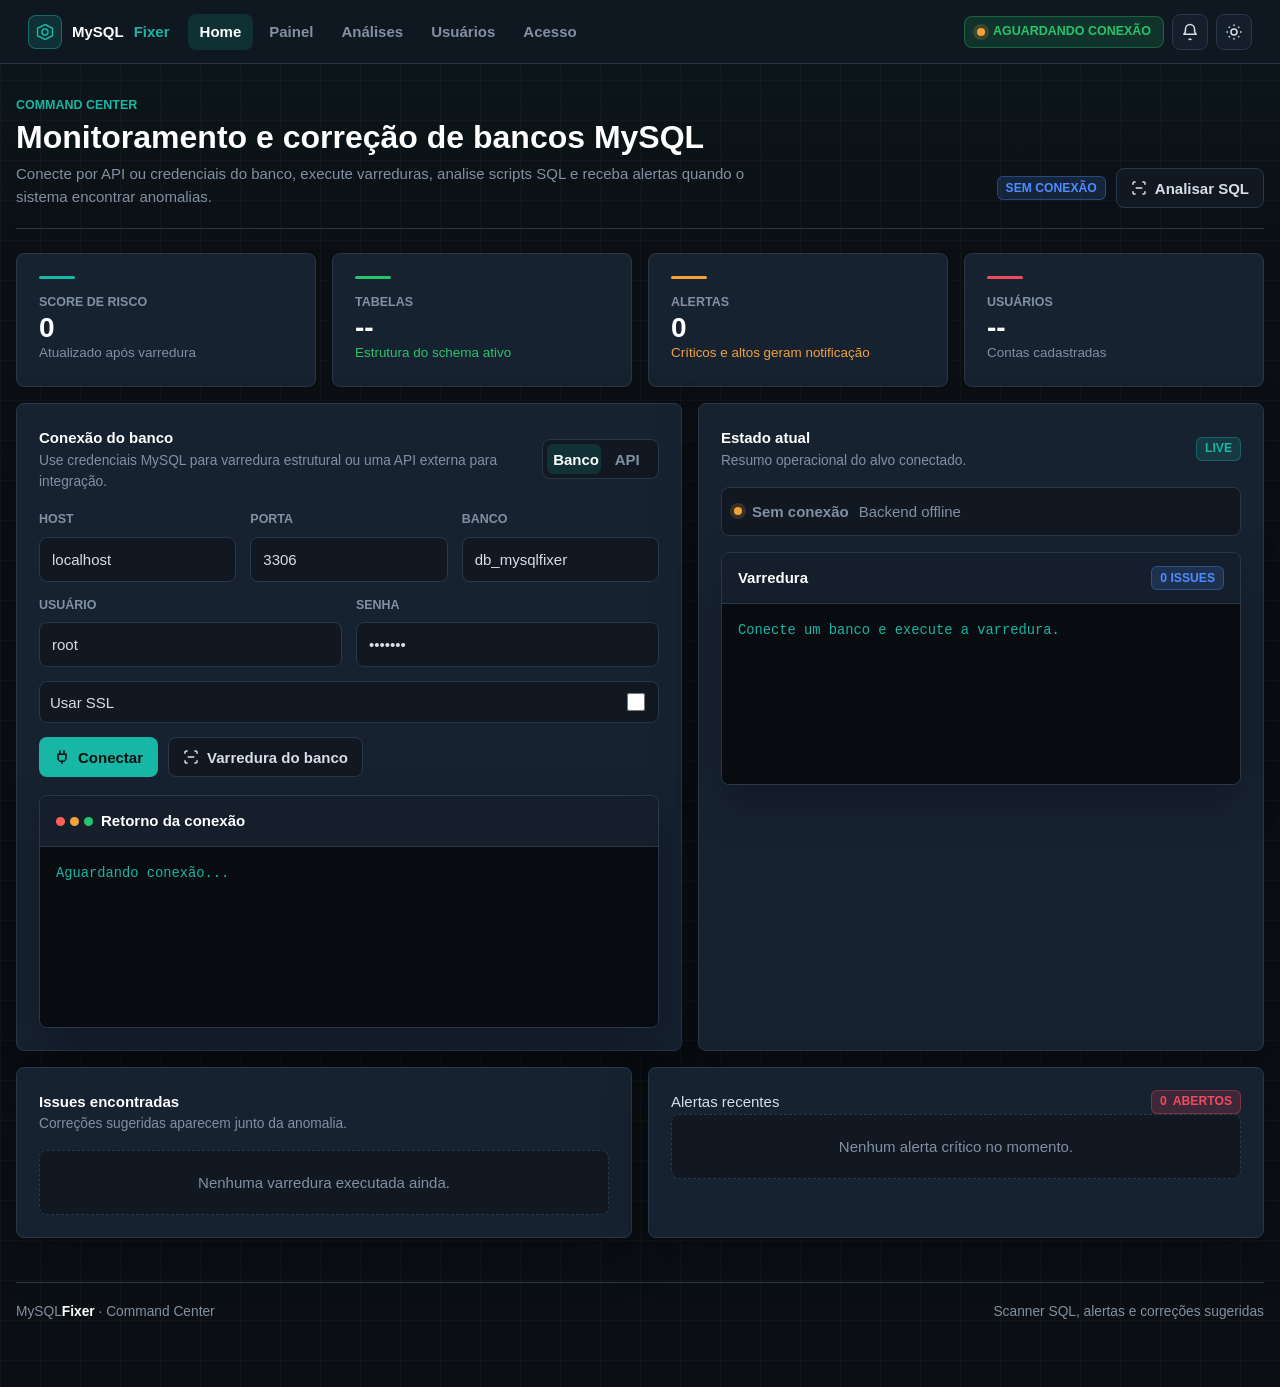
==== src/main/resources/static/index.html @ 87484a75 "Initial commit" ====
<!DOCTYPE html>
<html lang="pt-BR">
<head>
    <meta charset="UTF-8">
    <meta name="viewport" content="width=device-width, initial-scale=1.0">
    <title>MySQLFixer | Command Center</title>
    <link rel="stylesheet" href="style.css">
    <script src="app.js" defer></script>
</head>
<body>
<nav class="navbar">
    <a class="navbar-brand" href="index.html">
        <span class="logo-icon">
            <svg width="18" height="18" viewBox="0 0 24 24" fill="none" stroke-width="2">
                <path d="M12 2 22 7v10l-10 5-10-5V7l10-5Z"></path>
                <circle cx="12" cy="12" r="4"></circle>
            </svg>
        </span>
        MySQL<span>Fixer</span>
    </a>
    <div class="navbar-nav">
        <a href="index.html" class="nav-link active">Home</a>
        <a href="dashboard.html" class="nav-link">Painel</a>
        <a href="analyze.html" class="nav-link">Análises</a>
        <a href="cadastro.html" class="nav-link">Usuários</a>
        <a href="auth.html" class="nav-link">Acesso</a>
    </div>
    <div class="navbar-actions">
        <div class="navbar-status"><span class="pulse amber"></span>AGUARDANDO CONEXÃO</div>
    </div>
</nav>

<main class="wrapper">
    <header class="page-header">
        <div>
            <div class="section-label">Command Center</div>
            <h1 class="section-title">Monitoramento e correção de bancos MySQL</h1>
            <p class="section-sub">Conecte por API ou credenciais do banco, execute varreduras, analise scripts SQL e receba alertas quando o sistema encontrar anomalias.</p>
        </div>
        <div class="page-actions">
            <span class="tag tag-blue" data-db-status>Sem conexão</span>
            <a class="btn-ghost" href="analyze.html">
                <svg width="16" height="16" viewBox="0 0 24 24" fill="none" stroke="currentColor" stroke-width="2.3"><path d="M3 7V5a2 2 0 0 1 2-2h2M17 3h2a2 2 0 0 1 2 2v2M21 17v2a2 2 0 0 1-2 2h-2M7 21H5a2 2 0 0 1-2-2v-2M7 12h10"/></svg>
                Analisar SQL
            </a>
        </div>
    </header>

    <section class="grid-4" style="margin-bottom:16px;">
        <article class="card metric-card c-cyan">
            <div class="accent-line"></div>
            <div class="m-label">Score de risco</div>
            <div class="m-value" data-metric="risk">0</div>
            <div class="m-delta">Atualizado após varredura</div>
        </article>
        <article class="card metric-card c-green">
            <div class="accent-line"></div>
            <div class="m-label">Tabelas</div>
            <div class="m-value" data-metric="tables">--</div>
            <div class="m-delta up">Estrutura do schema ativo</div>
        </article>
        <article class="card metric-card c-amber">
            <div class="accent-line"></div>
            <div class="m-label">Alertas</div>
            <div class="m-value" data-alert-count>0</div>
            <div class="m-delta warn">Críticos e altos geram notificação</div>
        </article>
        <article class="card metric-card c-red">
            <div class="accent-line"></div>
            <div class="m-label">Usuários</div>
            <div class="m-value" id="user-count">--</div>
            <div class="m-delta">Contas cadastradas</div>
        </article>
    </section>

    <section class="connection-layout">
        <div class="panel">
            <div class="panel-header" style="margin-bottom:18px;">
                <div>
                    <div class="panel-title">Conexão do banco</div>
                    <div class="panel-sub">Use credenciais MySQL para varredura estrutural ou uma API externa para integração.</div>
                </div>
                <div class="segmented">
                    <button type="button" class="active" data-connection-mode="jdbc">Banco</button>
                    <button type="button" data-connection-mode="api">API</button>
                </div>
            </div>

            <form id="connection-form">
                <div class="connection-mode-fields" data-mode="jdbc">
                    <div class="form-grid-3">
                        <div class="form-group">
                            <label class="form-label" for="dbHost">Host</label>
                            <input id="dbHost" class="form-control" value="localhost" autocomplete="off">
                        </div>
                        <div class="form-group">
                            <label class="form-label" for="dbPort">Porta</label>
                            <input id="dbPort" type="number" class="form-control" value="3306">
                        </div>
                        <div class="form-group">
                            <label class="form-label" for="dbName">Banco</label>
                            <input id="dbName" class="form-control" value="db_mysqlfixer" autocomplete="off">
                        </div>
                    </div>
                    <div class="form-grid" style="margin-top:14px;">
                        <div class="form-group">
                            <label class="form-label" for="dbUser">Usuário</label>
                            <input id="dbUser" class="form-control" value="root" autocomplete="off">
                        </div>
                        <div class="form-group">
                            <label class="form-label" for="dbPassword">Senha</label>
                            <input id="dbPassword" type="password" class="form-control" value="root123">
                        </div>
                    </div>
                    <label class="toggle-row" style="margin-top:14px;">
                        <span>Usar SSL</span>
                        <input id="dbSsl" type="checkbox">
                    </label>
                </div>

                <div class="connection-mode-fields" data-mode="api" hidden>
                    <div class="form-grid">
                        <div class="form-group">
                            <label class="form-label" for="apiBaseUrl">URL da API</label>
                            <input id="apiBaseUrl" class="form-control" placeholder="https://api.empresa.com/health" autocomplete="off">
                        </div>
                        <div class="form-group">
                            <label class="form-label" for="apiToken">Token</label>
                            <input id="apiToken" type="password" class="form-control" placeholder="Bearer token opcional">
                        </div>
                    </div>
                </div>

                <div class="scan-toolbar">
                    <button class="btn-cyan" type="submit">
                        <svg width="16" height="16" viewBox="0 0 24 24" fill="none" stroke="currentColor" stroke-width="2.3"><path d="M12 22v-5M9 8V2M15 8V2M6 8h12v5a6 6 0 0 1-12 0V8z"/></svg>
                        Conectar
                    </button>
                    <button class="btn-ghost" type="button" id="run-db-scan">
                        <svg width="16" height="16" viewBox="0 0 24 24" fill="none" stroke="currentColor" stroke-width="2.3"><path d="M3 7V5a2 2 0 0 1 2-2h2M17 3h2a2 2 0 0 1 2 2v2M21 17v2a2 2 0 0 1-2 2h-2M7 21H5a2 2 0 0 1-2-2v-2M7 12h10"/></svg>
                        Varredura do banco
                    </button>
                </div>
            </form>

            <div class="result-box" style="margin-top:18px;">
                <div class="result-header">
                    <div class="result-header-title">
                        <div class="result-dots"><span class="result-dot dot-r"></span><span class="result-dot dot-y"></span><span class="result-dot dot-g"></span></div>
                        Retorno da conexão
                    </div>
                </div>
                <pre id="connection-result">Aguardando conexão...</pre>
            </div>
        </div>

        <aside class="panel">
            <div class="panel-header" style="margin-bottom:16px;">
                <div>
                    <div class="panel-title">Estado atual</div>
                    <div class="panel-sub">Resumo operacional do alvo conectado.</div>
                </div>
                <span class="tag tag-cyan">Live</span>
            </div>
            <div id="connection-status-card" class="db-row" style="grid-template-columns:1fr;">
                <div class="status-line"><span class="pulse amber"></span><strong>Sem conexão</strong></div>
            </div>
            <div class="result-box" style="margin-top:16px;">
                <div class="result-header">
                    <div class="result-header-title">Varredura</div>
                    <span class="tag tag-blue" data-metric="issues">0 issues</span>
                </div>
                <pre id="db-scan-output">Conecte um banco e execute a varredura.</pre>
            </div>
        </aside>
    </section>

    <section class="grid-2" style="margin-top:16px;">
        <div class="panel">
            <div class="panel-header" style="margin-bottom:16px;">
                <div>
                    <div class="panel-title">Issues encontradas</div>
                    <div class="panel-sub">Correções sugeridas aparecem junto da anomalia.</div>
                </div>
            </div>
            <div id="db-report" class="issue-list">
                <div class="empty-state">Nenhuma varredura executada ainda.</div>
            </div>
        </div>

        <div class="panel">
            <div class="alert-feed-title">
                <span>Alertas recentes</span>
                <span class="tag tag-red"><span data-alert-count>0</span> abertos</span>
            </div>
            <div id="latest-alerts" class="alert-list">
                <div class="empty-state">Nenhum alerta crítico no momento.</div>
            </div>
        </div>
    </section>

    <footer class="page-footer">
        <span>MySQL<strong>Fixer</strong> · Command Center</span>
        <span>Scanner SQL, alertas e correções sugeridas</span>
    </footer>
</main>
</body>
</html>
---- src/main/resources/static/style.css ----
:root {
    --bg: #0b0f14;
    --surface: #111822;
    --surface-2: #151f2b;
    --panel: #172231;
    --panel-hover: #1b2a3b;
    --border: #2a3748;
    --muted: #8190a3;
    --text: #d6dee8;
    --text-bright: #ffffff;
    --primary: #18b6a4;
    --primary-soft: rgba(24, 182, 164, 0.16);
    --blue: #4f8cff;
    --blue-soft: rgba(79, 140, 255, 0.16);
    --green: #27c46b;
    --green-soft: rgba(39, 196, 107, 0.16);
    --amber: #f2a23a;
    --amber-soft: rgba(242, 162, 58, 0.18);
    --red: #ef4b5f;
    --red-soft: rgba(239, 75, 95, 0.18);
    --purple: #8e6ad8;
    --ink: #080b10;
    --radius: 8px;
    --shadow: 0 18px 46px rgba(0, 0, 0, 0.28);
    --transition: 160ms ease;
}

:root[data-theme="light"] {
    --bg: #eef2f5;
    --surface: #ffffff;
    --surface-2: #f7f9fb;
    --panel: #ffffff;
    --panel-hover: #f2f6f8;
    --border: #d8e0e7;
    --muted: #5f6f7f;
    --text: #253241;
    --text-bright: #0d1722;
    --primary: #087f73;
    --primary-soft: rgba(8, 127, 115, 0.12);
    --blue: #235fd5;
    --blue-soft: rgba(35, 95, 213, 0.12);
    --green: #117a3e;
    --green-soft: rgba(17, 122, 62, 0.12);
    --amber: #9b5c00;
    --amber-soft: rgba(155, 92, 0, 0.12);
    --red: #bd2638;
    --red-soft: rgba(189, 38, 56, 0.12);
    --purple: #7048c0;
    --ink: #f7f9fb;
    --shadow: 0 14px 32px rgba(26, 43, 58, 0.12);
}

:root[data-theme="light"] .form-control,
:root[data-theme="light"] .form-select,
:root[data-theme="light"] textarea,
:root[data-theme="light"] .btn-ghost,
:root[data-theme="light"] .icon-button,
:root[data-theme="light"] .theme-toggle,
:root[data-theme="light"] .notification-toggle {
    background: #ffffff;
    color: #0d1722;
}

:root[data-theme="light"] pre,
:root[data-theme="light"] pre#resultado,
:root[data-theme="light"] .code-output,
:root[data-theme="light"] .issue-fix {
    background: #f8fafc;
    color: #087f73;
}

:root[data-theme="light"] .form-control::placeholder,
:root[data-theme="light"] textarea::placeholder {
    color: #7b8a9a;
}

*, *::before, *::after {
    box-sizing: border-box;
}

html {
    scroll-behavior: smooth;
}

body {
    margin: 0;
    min-height: 100vh;
    background:
        linear-gradient(180deg, rgba(24, 182, 164, 0.05), transparent 260px),
        linear-gradient(90deg, rgba(255, 255, 255, 0.025) 1px, transparent 1px),
        linear-gradient(180deg, rgba(255, 255, 255, 0.025) 1px, transparent 1px),
        var(--bg);
    background-size: auto, 40px 40px, 40px 40px, auto;
    color: var(--text);
    font-family: Inter, "Segoe UI", Roboto, Arial, sans-serif;
    font-size: 15px;
    line-height: 1.55;
    overflow-x: hidden;
}

.orb {
    display: none;
}

a {
    color: inherit;
}

button, input, select, textarea {
    font: inherit;
}

.wrapper {
    width: min(1280px, calc(100% - 32px));
    margin: 0 auto;
    padding: 32px 0 64px;
}

.navbar {
    position: sticky;
    top: 0;
    z-index: 100;
    min-height: 64px;
    padding: 10px 28px;
    display: flex;
    align-items: center;
    gap: 18px;
    background: color-mix(in srgb, var(--surface) 88%, transparent);
    border-bottom: 1px solid var(--border);
    backdrop-filter: blur(14px);
}

.navbar-brand {
    display: inline-flex;
    align-items: center;
    gap: 10px;
    color: var(--text-bright);
    text-decoration: none;
    font-weight: 800;
    white-space: nowrap;
}

.navbar-brand span {
    color: var(--primary);
}

.logo-icon {
    width: 34px;
    height: 34px;
    display: inline-flex;
    align-items: center;
    justify-content: center;
    border-radius: var(--radius);
    color: var(--primary);
    background: var(--primary-soft);
    border: 1px solid color-mix(in srgb, var(--primary) 45%, transparent);
}

.logo-icon svg {
    stroke: currentColor;
}

.navbar-nav {
    display: flex;
    align-items: center;
    gap: 4px;
    flex: 1;
}

.nav-link {
    display: inline-flex;
    min-height: 36px;
    align-items: center;
    padding: 0 12px;
    border-radius: var(--radius);
    color: var(--muted);
    text-decoration: none;
    font-weight: 650;
    transition: background var(--transition), color var(--transition);
}

.nav-link:hover,
.nav-link.active {
    color: var(--text-bright);
    background: var(--primary-soft);
}

.navbar-actions {
    display: flex;
    align-items: center;
    gap: 8px;
    margin-left: auto;
}

.navbar-status {
    display: inline-flex;
    align-items: center;
    gap: 8px;
    min-height: 32px;
    padding: 0 12px;
    border-radius: var(--radius);
    color: var(--green);
    background: var(--green-soft);
    border: 1px solid color-mix(in srgb, var(--green) 35%, transparent);
    font-size: 0.78rem;
    font-weight: 800;
    white-space: nowrap;
}

.icon-button,
.theme-toggle,
.notification-toggle {
    width: 36px;
    height: 36px;
    display: inline-flex;
    align-items: center;
    justify-content: center;
    border-radius: var(--radius);
    border: 1px solid var(--border);
    background: var(--surface-2);
    color: var(--text);
    cursor: pointer;
    transition: transform var(--transition), border-color var(--transition), background var(--transition);
}

.icon-button:hover,
.theme-toggle:hover,
.notification-toggle:hover {
    transform: translateY(-1px);
    border-color: color-mix(in srgb, var(--primary) 55%, var(--border));
    background: var(--panel-hover);
}

.pulse {
    width: 8px;
    height: 8px;
    display: inline-block;
    border-radius: 50%;
    background: var(--green);
    box-shadow: 0 0 0 4px color-mix(in srgb, var(--green) 18%, transparent);
}

.pulse.amber {
    background: var(--amber);
    box-shadow: 0 0 0 4px color-mix(in srgb, var(--amber) 18%, transparent);
}

.pulse.red {
    background: var(--red);
    box-shadow: 0 0 0 4px color-mix(in srgb, var(--red) 18%, transparent);
}

.page-header {
    display: flex;
    align-items: end;
    justify-content: space-between;
    gap: 24px;
    margin: 0 0 24px;
    padding-bottom: 20px;
    border-bottom: 1px solid var(--border);
}

.section-label {
    color: var(--primary);
    font-size: 0.78rem;
    font-weight: 800;
    text-transform: uppercase;
}

.section-title {
    margin: 4px 0 6px;
    color: var(--text-bright);
    font-size: 2rem;
    line-height: 1.14;
}

.section-sub {
    margin: 0;
    max-width: 760px;
    color: var(--muted);
}

.page-actions {
    display: flex;
    align-items: center;
    gap: 10px;
    flex-wrap: wrap;
}

.grid-4,
.grid-3,
.grid-2 {
    display: grid;
    gap: 16px;
}

.grid-4 {
    grid-template-columns: repeat(4, minmax(0, 1fr));
}

.grid-3 {
    grid-template-columns: repeat(3, minmax(0, 1fr));
}

.grid-2 {
    grid-template-columns: repeat(2, minmax(0, 1fr));
}

.layout-main {
    display: grid;
    grid-template-columns: minmax(0, 1.05fr) minmax(360px, 0.95fr);
    gap: 16px;
}

.card,
.panel,
.upload-area,
.result-box {
    background: var(--panel);
    border: 1px solid var(--border);
    border-radius: var(--radius);
    box-shadow: var(--shadow);
}

.card,
.panel {
    padding: 22px;
}

.card:hover {
    background: var(--panel-hover);
}

.metric-card {
    min-height: 124px;
    display: flex;
    flex-direction: column;
    justify-content: space-between;
    box-shadow: none;
}

.metric-card .accent-line {
    width: 36px;
    height: 3px;
    margin-bottom: 14px;
    border-radius: 999px;
    background: var(--primary);
}

.metric-card.c-cyan .accent-line { background: var(--primary); }
.metric-card.c-green .accent-line { background: var(--green); }
.metric-card.c-amber .accent-line { background: var(--amber); }
.metric-card.c-red .accent-line { background: var(--red); }

.m-label {
    color: var(--muted);
    font-size: 0.78rem;
    font-weight: 800;
    text-transform: uppercase;
}

.m-value {
    color: var(--text-bright);
    font-size: 1.75rem;
    font-weight: 850;
    line-height: 1.1;
}

.m-delta {
    color: var(--muted);
    font-size: 0.84rem;
}

.m-delta.up { color: var(--green); }
.m-delta.warn { color: var(--amber); }
.m-delta.crit { color: var(--red); }

.chart-card-header,
.panel-header,
.alert-feed-title,
.result-header {
    display: flex;
    align-items: center;
    justify-content: space-between;
    gap: 14px;
}

.chart-card-title,
.panel-title,
.auth-card-title,
.upload-title {
    color: var(--text-bright);
    font-weight: 800;
}

.chart-card-sub,
.panel-sub,
.upload-hint,
.alert-meta {
    color: var(--muted);
    font-size: 0.86rem;
}

.chart-legend {
    display: flex;
    gap: 14px;
    flex-wrap: wrap;
}

.chart-legend-item {
    display: inline-flex;
    align-items: center;
    gap: 6px;
    color: var(--muted);
    font-size: 0.82rem;
}

.legend-dot {
    width: 9px;
    height: 9px;
    border-radius: 50%;
}

.form-grid {
    display: grid;
    grid-template-columns: repeat(2, minmax(0, 1fr));
    gap: 14px;
}

.form-grid-3 {
    display: grid;
    grid-template-columns: repeat(3, minmax(0, 1fr));
    gap: 14px;
}

.form-group {
    display: flex;
    flex-direction: column;
    gap: 7px;
}

.form-label {
    color: var(--muted);
    font-size: 0.78rem;
    font-weight: 800;
    text-transform: uppercase;
}

.form-control,
.form-select,
textarea {
    width: 100%;
    min-height: 42px;
    padding: 10px 12px;
    border-radius: var(--radius);
    border: 1px solid var(--border);
    background: var(--surface);
    color: var(--text);
    outline: none;
    transition: border-color var(--transition), box-shadow var(--transition), background var(--transition);
}

textarea {
    min-height: 260px;
    resize: vertical;
    font-family: "Cascadia Mono", "Consolas", monospace;
    line-height: 1.55;
}

.form-control:focus,
.form-select:focus,
textarea:focus {
    border-color: var(--primary);
    box-shadow: 0 0 0 3px var(--primary-soft);
}

.form-control::placeholder,
textarea::placeholder {
    color: color-mix(in srgb, var(--muted) 70%, transparent);
}

.segmented {
    display: inline-grid;
    grid-template-columns: repeat(2, minmax(0, 1fr));
    min-height: 40px;
    padding: 4px;
    border-radius: var(--radius);
    background: var(--surface);
    border: 1px solid var(--border);
}

.segmented button {
    border: 0;
    border-radius: 6px;
    background: transparent;
    color: var(--muted);
    font-weight: 800;
    cursor: pointer;
}

.segmented button.active {
    color: var(--text-bright);
    background: var(--primary-soft);
}

.toggle-grid {
    display: grid;
    grid-template-columns: repeat(2, minmax(0, 1fr));
    gap: 10px;
}

.toggle-row {
    display: flex;
    align-items: center;
    justify-content: space-between;
    gap: 10px;
    min-height: 42px;
    padding: 8px 10px;
    border-radius: var(--radius);
    background: var(--surface);
    border: 1px solid var(--border);
    color: var(--text);
}

.toggle-row input {
    width: 18px;
    height: 18px;
    accent-color: var(--primary);
}

.btn-primary,
.btn-cyan,
.btn-ghost,
.btn-danger {
    min-height: 40px;
    display: inline-flex;
    align-items: center;
    justify-content: center;
    gap: 8px;
    padding: 0 14px;
    border-radius: var(--radius);
    cursor: pointer;
    text-decoration: none;
    font-weight: 800;
    border: 1px solid transparent;
    transition: transform var(--transition), background var(--transition), border-color var(--transition), color var(--transition);
}

.btn-primary,
.btn-cyan {
    color: #06100f;
    background: var(--primary);
}

.btn-primary:hover,
.btn-cyan:hover {
    transform: translateY(-1px);
    background: color-mix(in srgb, var(--primary) 86%, white);
}

.btn-ghost {
    color: var(--text);
    background: var(--surface);
    border-color: var(--border);
}

.btn-ghost:hover {
    color: var(--text-bright);
    border-color: color-mix(in srgb, var(--primary) 45%, var(--border));
}

.btn-danger {
    color: var(--red);
    background: var(--red-soft);
    border-color: color-mix(in srgb, var(--red) 36%, transparent);
}

.btn-danger:hover {
    background: color-mix(in srgb, var(--red-soft) 72%, var(--surface));
}

.tag {
    display: inline-flex;
    align-items: center;
    gap: 6px;
    min-height: 24px;
    padding: 0 8px;
    border-radius: 6px;
    font-size: 0.76rem;
    font-weight: 800;
    text-transform: uppercase;
}

.tag-cyan { color: var(--primary); background: var(--primary-soft); border: 1px solid color-mix(in srgb, var(--primary) 35%, transparent); }
.tag-green { color: var(--green); background: var(--green-soft); border: 1px solid color-mix(in srgb, var(--green) 35%, transparent); }
.tag-amber { color: var(--amber); background: var(--amber-soft); border: 1px solid color-mix(in srgb, var(--amber) 35%, transparent); }
.tag-red { color: var(--red); background: var(--red-soft); border: 1px solid color-mix(in srgb, var(--red) 35%, transparent); }
.tag-blue { color: var(--blue); background: var(--blue-soft); border: 1px solid color-mix(in srgb, var(--blue) 35%, transparent); }

.alert-list,
.issue-list,
.db-list {
    display: flex;
    flex-direction: column;
    gap: 10px;
}

.alert-item,
.issue-item,
.db-row {
    display: grid;
    grid-template-columns: 34px minmax(0, 1fr) auto;
    gap: 12px;
    align-items: start;
    padding: 12px;
    border-radius: var(--radius);
    border: 1px solid var(--border);
    background: var(--surface);
}

.alert-icon,
.issue-icon {
    width: 30px;
    height: 30px;
    display: inline-flex;
    align-items: center;
    justify-content: center;
    border-radius: var(--radius);
}

.alert-icon.crit,
.issue-icon.CRITICAL,
.issue-icon.HIGH {
    color: var(--red);
    background: var(--red-soft);
}

.alert-icon.warn,
.issue-icon.MEDIUM {
    color: var(--amber);
    background: var(--amber-soft);
}

.alert-icon.info,
.issue-icon.LOW,
.issue-icon.INFO {
    color: var(--primary);
    background: var(--primary-soft);
}

.alert-sev {
    width: 8px;
    height: 8px;
    border-radius: 50%;
    background: currentColor;
}

.alert-msg,
.issue-title {
    color: var(--text-bright);
    font-weight: 760;
}

.issue-detail,
.issue-recommendation,
.alert-meta {
    margin-top: 2px;
    color: var(--muted);
}

.issue-fix {
    margin-top: 10px;
    padding: 10px;
    border-radius: var(--radius);
    background: var(--ink);
    color: var(--primary);
    overflow-x: auto;
    font-family: "Cascadia Mono", "Consolas", monospace;
    font-size: 0.82rem;
    white-space: pre-wrap;
}

.result-box {
    overflow: hidden;
}

.result-header {
    padding: 13px 16px;
    background: var(--surface-2);
    border-bottom: 1px solid var(--border);
}

.result-header-title {
    display: inline-flex;
    align-items: center;
    gap: 8px;
    color: var(--text-bright);
    font-weight: 800;
}

.result-dots {
    display: flex;
    gap: 5px;
}

.result-dot {
    width: 9px;
    height: 9px;
    border-radius: 50%;
}

.dot-r { background: #ff5f57; }
.dot-y { background: #f2a23a; }
.dot-g { background: #27c46b; }

pre,
pre#resultado,
.code-output {
    margin: 0;
    padding: 16px;
    min-height: 180px;
    overflow: auto;
    color: var(--primary);
    background: var(--ink);
    font-family: "Cascadia Mono", "Consolas", monospace;
    font-size: 0.86rem;
    white-space: pre-wrap;
    word-break: break-word;
}

.upload-area {
    min-height: 220px;
    padding: 28px;
    display: flex;
    flex-direction: column;
    align-items: center;
    justify-content: center;
    gap: 10px;
    text-align: center;
    border-style: dashed;
    cursor: pointer;
    box-shadow: none;
}

.upload-area:hover {
    border-color: var(--primary);
    background: var(--panel-hover);
}

.upload-icon {
    width: 54px;
    height: 54px;
    display: inline-flex;
    align-items: center;
    justify-content: center;
    border-radius: var(--radius);
    background: var(--primary-soft);
    color: var(--primary);
}

.table-wrapper {
    overflow-x: auto;
    border: 1px solid var(--border);
    border-radius: var(--radius);
}

table {
    width: 100%;
    border-collapse: collapse;
    min-width: 720px;
}

th,
td {
    padding: 12px 14px;
    text-align: left;
    border-bottom: 1px solid var(--border);
}

th {
    color: var(--muted);
    background: var(--surface-2);
    font-size: 0.78rem;
    text-transform: uppercase;
}

td {
    color: var(--text);
}

tbody tr:hover td {
    background: var(--surface);
}

.td-id {
    color: var(--primary);
    font-family: "Cascadia Mono", "Consolas", monospace;
}

.td-name {
    color: var(--text-bright);
    font-weight: 760;
}

.badge-active {
    display: inline-flex;
    align-items: center;
    gap: 6px;
    padding: 3px 8px;
    border-radius: 999px;
    color: var(--green);
    background: var(--green-soft);
    font-weight: 800;
    font-size: 0.78rem;
}

.auth-wrapper {
    min-height: 100vh;
    display: flex;
    align-items: center;
    justify-content: center;
    padding: 36px 18px;
}

.auth-shell {
    width: min(960px, 100%);
}

.auth-brand {
    text-align: center;
    margin-bottom: 24px;
}

.auth-brand-name {
    color: var(--text-bright);
    font-size: 2rem;
    font-weight: 850;
}

.auth-brand-name span {
    color: var(--primary);
}

.auth-brand-tag {
    color: var(--muted);
    font-weight: 700;
}

.auth-container {
    display: grid;
    grid-template-columns: repeat(2, minmax(0, 1fr));
    gap: 16px;
}

.connection-layout {
    display: grid;
    grid-template-columns: minmax(0, 1fr) minmax(320px, 0.85fr);
    gap: 16px;
}

.connection-mode-fields[hidden],
.hidden {
    display: none !important;
}

.scan-toolbar {
    display: flex;
    align-items: center;
    gap: 10px;
    flex-wrap: wrap;
    margin-top: 14px;
}

.status-line {
    display: flex;
    align-items: center;
    gap: 10px;
    flex-wrap: wrap;
    color: var(--muted);
}

.empty-state {
    padding: 20px;
    text-align: center;
    color: var(--muted);
    border: 1px dashed var(--border);
    border-radius: var(--radius);
    background: var(--surface);
}

.page-footer {
    margin-top: 44px;
    padding-top: 18px;
    border-top: 1px solid var(--border);
    display: flex;
    justify-content: space-between;
    gap: 12px;
    flex-wrap: wrap;
    color: var(--muted);
    font-size: 0.86rem;
}

.page-footer strong {
    color: var(--text-bright);
}

.row {
    display: flex;
    flex-wrap: wrap;
    margin: 0 -8px;
}

.g-3 {
    row-gap: 16px;
}

.col-md-3,
.col-md-4,
.col-md-6 {
    padding: 0 8px;
    width: 100%;
}

.mb-3 { margin-bottom: 14px !important; }
.mb-4 { margin-bottom: 24px !important; }
.mb-5 { margin-bottom: 36px !important; }
.mt-5 { margin-top: 48px !important; }
.w-100 { width: 100% !important; }
.d-flex { display: flex !important; }
.align-items-end { align-items: flex-end !important; }

@media (min-width: 768px) {
    .col-md-3 { width: 25%; }
    .col-md-4 { width: 33.333%; }
    .col-md-6 { width: 50%; }
}

@media (max-width: 1080px) {
    .grid-4 {
        grid-template-columns: repeat(2, minmax(0, 1fr));
    }
    .layout-main,
    .connection-layout {
        grid-template-columns: 1fr;
    }
}

@media (max-width: 760px) {
    .navbar {
        align-items: stretch;
        flex-wrap: wrap;
        padding: 10px 16px;
    }
    .navbar-brand {
        flex: 1;
        min-width: 0;
    }
    .navbar-actions {
        order: 2;
        width: 100%;
        margin-left: 0;
        justify-content: flex-start;
        flex-wrap: wrap;
    }
    .navbar-status {
        flex: 1;
        justify-content: center;
        min-width: 190px;
        font-size: 0.72rem;
    }
    .navbar-nav {
        width: 100%;
        order: 3;
        overflow-x: auto;
        scrollbar-width: none;
    }
    .navbar-nav::-webkit-scrollbar {
        display: none;
    }
    .page-header {
        align-items: start;
        flex-direction: column;
    }
    .page-header > * {
        width: 100%;
        min-width: 0;
    }
    .section-title {
        font-size: 1.55rem;
        overflow-wrap: anywhere;
    }
    .page-actions {
        width: 100%;
        display: grid;
        grid-template-columns: 1fr;
    }
    .page-actions .btn-ghost,
    .page-actions .btn-cyan,
    .page-actions .tag {
        width: 100%;
        justify-content: center;
        min-width: 0;
    }
    .grid-4,
    .grid-3,
    .grid-2,
    .form-grid,
    .form-grid-3,
    .toggle-grid,
    .auth-container {
        grid-template-columns: 1fr;
    }
    .wrapper {
        width: min(100% - 20px, 1280px);
        padding-top: 22px;
    }
    .card,
    .panel {
        padding: 16px;
    }
}
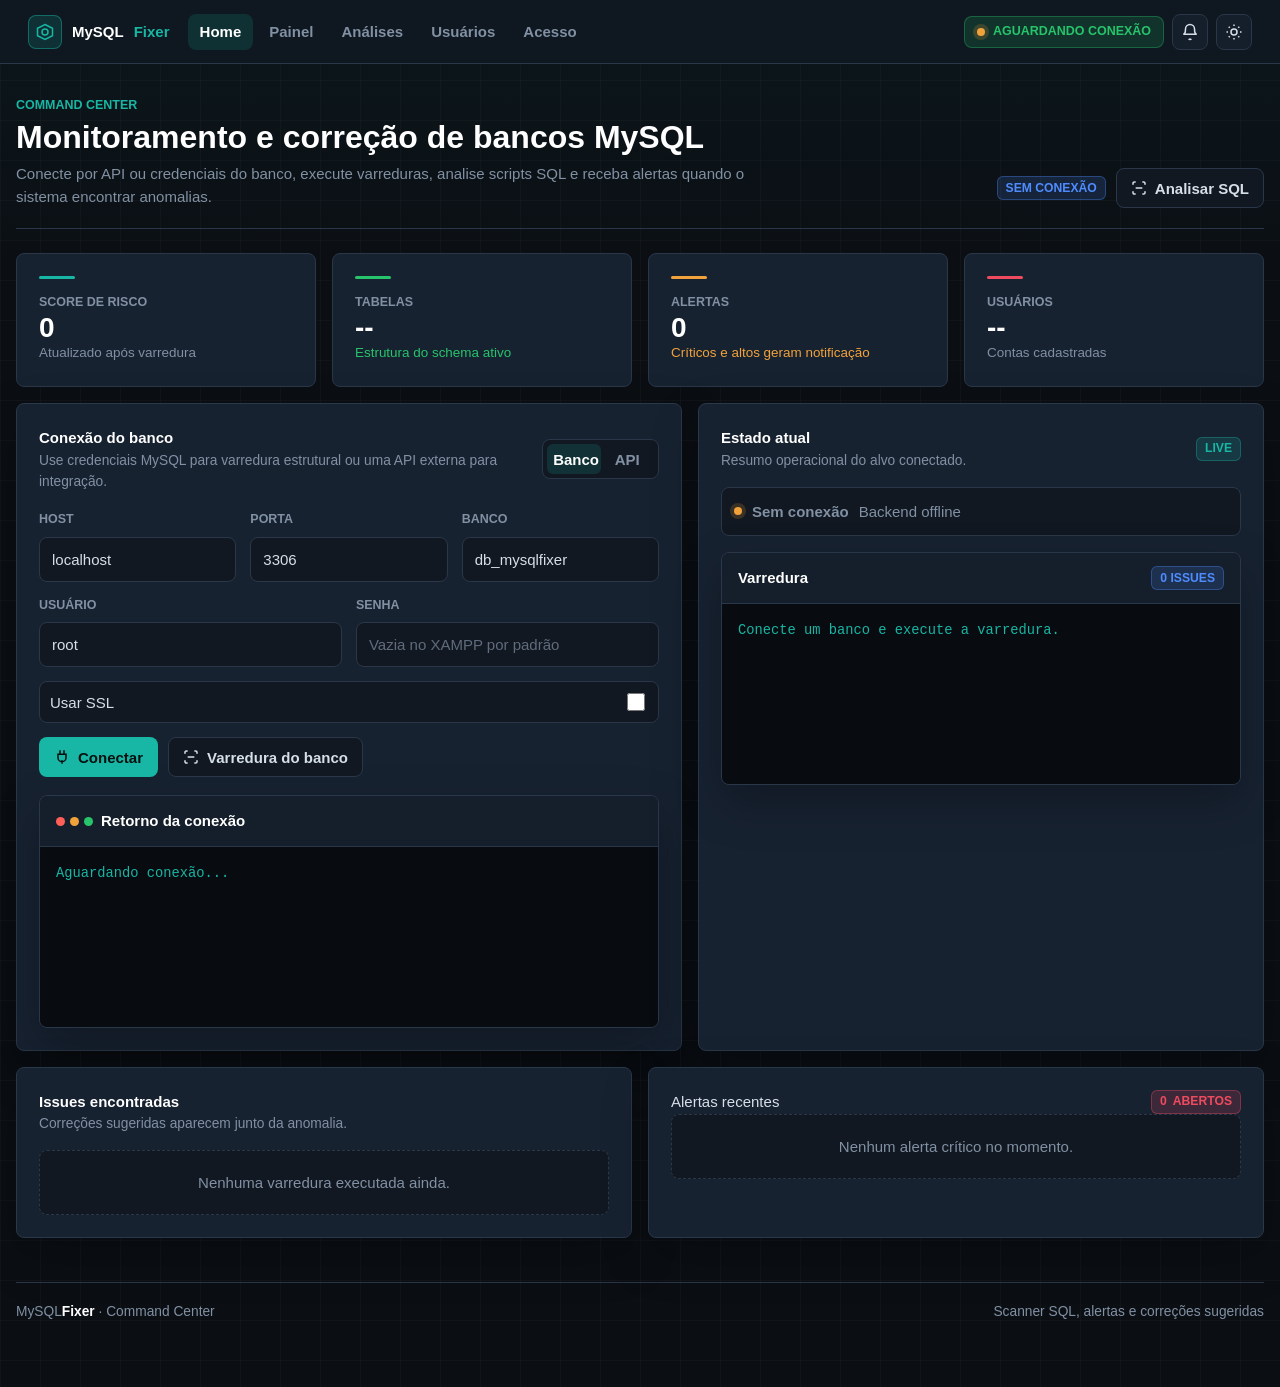
==== commit faa639e9: "Finaliza MySQLFixer com monitoramento Java" ====
--- a/src/main/resources/static/index.html
+++ b/src/main/resources/static/index.html
@@ -4,8 +4,8 @@
     <meta charset="UTF-8">
     <meta name="viewport" content="width=device-width, initial-scale=1.0">
     <title>MySQLFixer | Command Center</title>
-    <link rel="stylesheet" href="style.css">
-    <script src="app.js" defer></script>
+    <link rel="stylesheet" href="style.css?v=final">
+    <script src="app.js?v=final" defer></script>
 </head>
 <body>
 <nav class="navbar">
@@ -109,7 +109,7 @@
                         </div>
                         <div class="form-group">
                             <label class="form-label" for="dbPassword">Senha</label>
-                            <input id="dbPassword" type="password" class="form-control" value="root123">
+                            <input id="dbPassword" type="password" class="form-control" placeholder="Vazia no XAMPP por padrão">
                         </div>
                     </div>
                     <label class="toggle-row" style="margin-top:14px;">
--- a/src/main/resources/static/style.css
+++ b/src/main/resources/static/style.css
@@ -467,6 +467,10 @@
     line-height: 1.55;
 }
 
+.compact-textarea {
+    min-height: 170px;
+}
+
 .form-control:focus,
 .form-select:focus,
 textarea:focus {
@@ -526,6 +530,26 @@
     width: 18px;
     height: 18px;
     accent-color: var(--primary);
+}
+
+.monitor-panel {
+    margin-top: 16px;
+    padding: 14px;
+    border: 1px solid var(--border);
+    border-radius: var(--radius);
+    background: color-mix(in srgb, var(--surface) 88%, transparent);
+}
+
+.compact-header {
+    gap: 10px;
+    align-items: flex-start;
+}
+
+.monitor-actions {
+    display: flex;
+    flex-wrap: wrap;
+    gap: 10px;
+    margin-top: 14px;
 }
 
 .btn-primary,
@@ -1019,3 +1043,22 @@
         padding: 16px;
     }
 }
+
+html[data-theme="light"] .form-control,
+html[data-theme="light"] .form-select,
+html[data-theme="light"] textarea,
+html[data-theme="light"] .btn-ghost,
+html[data-theme="light"] .icon-button,
+html[data-theme="light"] .theme-toggle,
+html[data-theme="light"] .notification-toggle {
+    background: #ffffff !important;
+    color: #0d1722 !important;
+}
+
+html[data-theme="light"] pre,
+html[data-theme="light"] pre#resultado,
+html[data-theme="light"] .code-output,
+html[data-theme="light"] .issue-fix {
+    background: #f8fafc !important;
+    color: #087f73 !important;
+}
